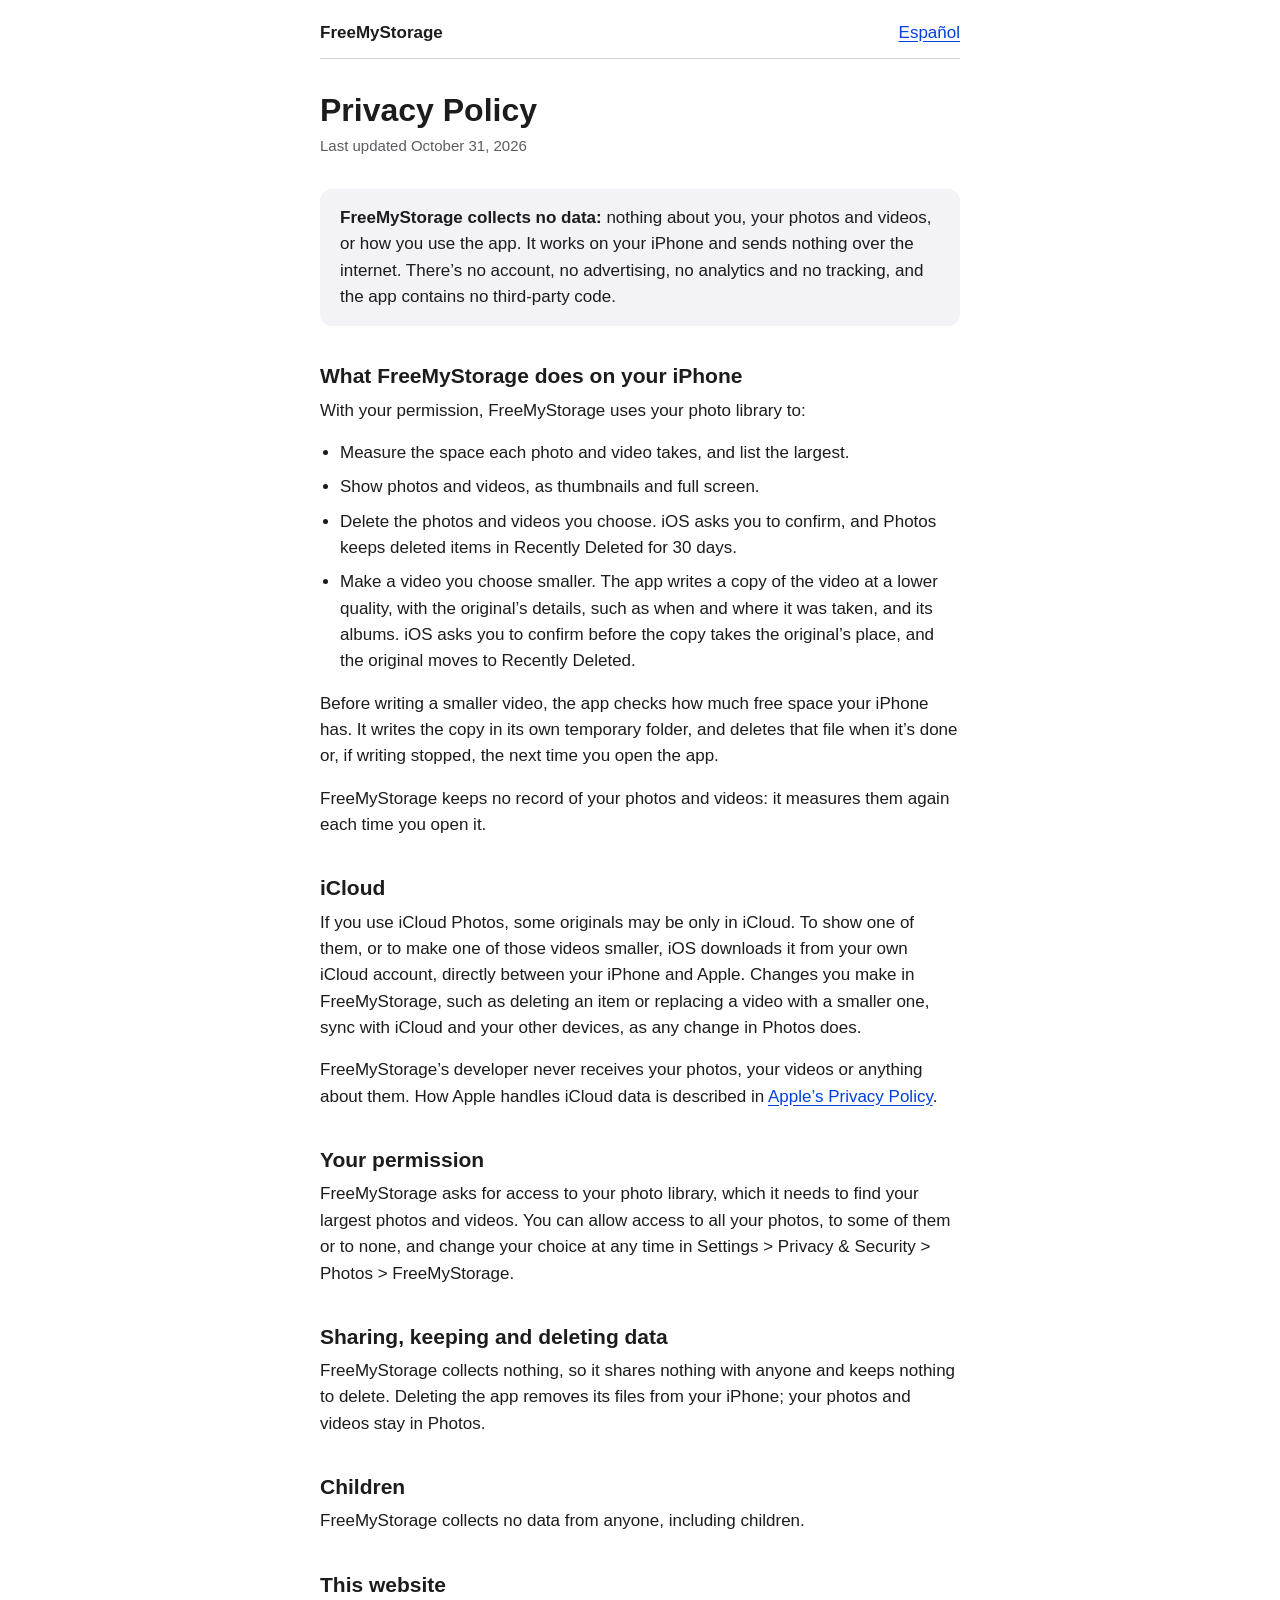
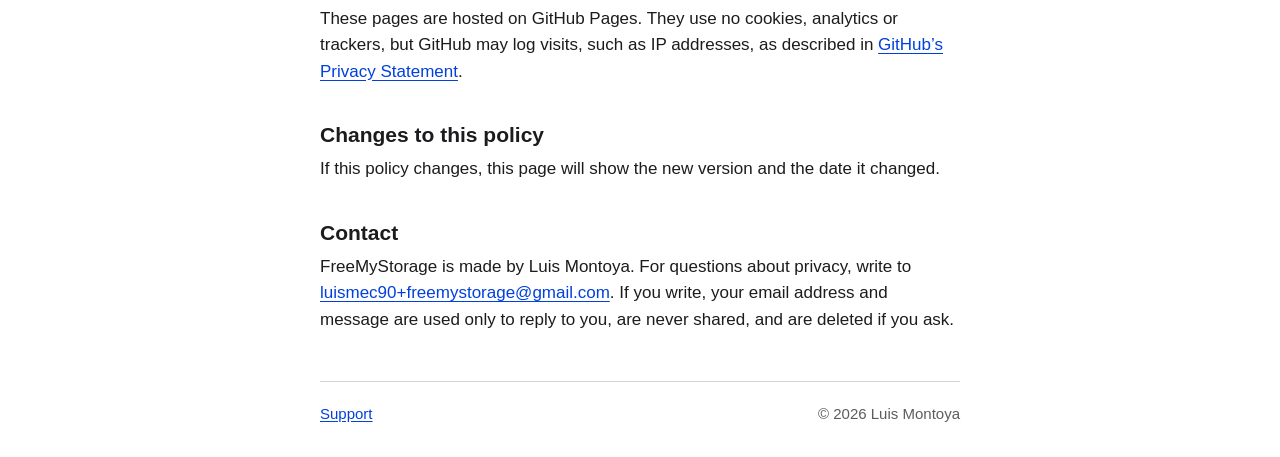
==== freemystorage/privacy.en.html @ aa44a466 "Publish FreeMyStorage's privacy policy and support pages, in English and Spanish" ====
<!doctype html>
<html lang="en">
<head>
  <meta charset="utf-8">
  <meta name="viewport" content="width=device-width, initial-scale=1, viewport-fit=cover">
  <meta name="color-scheme" content="light dark">
  <title>Privacy Policy · FreeMyStorage</title>
  <meta name="description" content="FreeMyStorage collects no data. It works with your photos and videos on your iPhone, and sends nothing over the internet.">
  <link rel="canonical" href="https://luismec90.github.io/app-pages/freemystorage/privacy.en.html">
  <link rel="alternate" hreflang="en" href="https://luismec90.github.io/app-pages/freemystorage/privacy.en.html">
  <link rel="alternate" hreflang="es" href="https://luismec90.github.io/app-pages/freemystorage/privacy.es.html">
  <link rel="stylesheet" href="../style.css">
</head>
<body>
  <div class="page">
    <header class="site">
      <p class="app-name">FreeMyStorage</p>
      <a href="privacy.es.html" hreflang="es" lang="es">Español</a>
    </header>

    <main>
      <h1>Privacy Policy</h1>
      <p class="updated">Last updated <time datetime="2026-10-31">October 31, 2026</time></p>

      <div class="summary">
        <p><strong>FreeMyStorage collects no data:</strong> nothing about you, your photos and videos, or how you use
        the app. It works on your iPhone and sends nothing over the internet. There’s no account, no advertising, no
        analytics and no tracking, and the app contains no third-party code.</p>
      </div>

      <h2>What FreeMyStorage does on your iPhone</h2>
      <p>With your permission, FreeMyStorage uses your photo library to:</p>
      <ul>
        <li>Measure the space each photo and video takes, and list the largest.</li>
        <li>Show photos and videos, as thumbnails and full screen.</li>
        <li>Delete the photos and videos you choose. iOS asks you to confirm, and Photos keeps deleted items in Recently
          Deleted for 30 days.</li>
        <li>Make a video you choose smaller. The app writes a copy of the video at a lower quality, with the original’s
          details, such as when and where it was taken, and its albums. iOS asks you to confirm before the copy takes
          the original’s place, and the original moves to Recently Deleted.</li>
      </ul>
      <p>Before writing a smaller video, the app checks how much free space your iPhone has. It writes the copy in its
        own temporary folder, and deletes that file when it’s done or, if writing stopped, the next time you open the
        app.</p>
      <p>FreeMyStorage keeps no record of your photos and videos: it measures them again each time you open it.</p>

      <h2>iCloud</h2>
      <p>If you use iCloud Photos, some originals may be only in iCloud. To show one of them, or to make one of those
        videos smaller, iOS downloads it from your own iCloud account, directly between your iPhone and Apple. Changes
        you make in FreeMyStorage, such as deleting an item or replacing a video with a smaller one, sync with iCloud
        and your other devices, as any change in Photos does.</p>
      <p>FreeMyStorage’s developer never receives your photos, your videos or anything about them. How Apple handles
        iCloud data is described in <a href="https://www.apple.com/legal/privacy/">Apple’s Privacy Policy</a>.</p>

      <h2>Your permission</h2>
      <p>FreeMyStorage asks for access to your photo library, which it needs to find your largest photos and videos.
        You can allow access to all your photos, to some of them or to none, and change your choice at any time in
        Settings &gt; Privacy &amp; Security &gt; Photos &gt; FreeMyStorage.</p>

      <h2>Sharing, keeping and deleting data</h2>
      <p>FreeMyStorage collects nothing, so it shares nothing with anyone and keeps nothing to delete. Deleting the app
        removes its files from your iPhone; your photos and videos stay in Photos.</p>

      <h2>Children</h2>
      <p>FreeMyStorage collects no data from anyone, including children.</p>

      <h2>This website</h2>
      <p>These pages are hosted on GitHub Pages. They use no cookies, analytics or trackers, but GitHub may log visits,
        such as IP addresses, as described in
        <a href="https://docs.github.com/en/site-policy/privacy-policies/github-general-privacy-statement">GitHub’s
        Privacy Statement</a>.</p>

      <h2>Changes to this policy</h2>
      <p>If this policy changes, this page will show the new version and the date it changed.</p>

      <h2>Contact</h2>
      <p>FreeMyStorage is made by Luis Montoya. For questions about privacy, write to
        <a href="mailto:luismec90+freemystorage@gmail.com?subject=FreeMyStorage%20privacy">luismec90+freemystorage@gmail.com</a>.
        If you write, your email address and message are used only to reply to you, are never shared, and are deleted
        if you ask.</p>
    </main>

    <footer>
      <p><a href="support.en.html">Support</a></p>
      <p>© 2026 Luis Montoya</p>
    </footer>
  </div>
</body>
</html>
---- style.css ----
/* The look of every app's pages: easy to read on a phone, in light and dark mode, with nothing loaded from elsewhere.
   The colors are the apps' own: text and links pass 4.5:1 contrast on their backgrounds. */
:root {
  color-scheme: light dark;
  --text: #1c1c1e;
  --secondary-text: #5c5c61;
  --background: #ffffff;
  --box: #f2f2f7;
  --separator: #d1d1d6;
  --accent: #0040dd;
}

@media (prefers-color-scheme: dark) {
  :root {
    --text: #f2f2f7;
    --secondary-text: #aeaeb2;
    --background: #000000;
    --box: #1c1c1e;
    --separator: #38383a;
    --accent: #5aa9ff;
  }
}

* {
  box-sizing: border-box;
}

html {
  -webkit-text-size-adjust: 100%;
  text-size-adjust: 100%;
}

body {
  margin: 0;
  padding: 0 max(1rem, env(safe-area-inset-right)) 0 max(1rem, env(safe-area-inset-left));
  background: var(--background);
  color: var(--text);
  font: 1.0625rem/1.55 -apple-system, BlinkMacSystemFont, "Segoe UI", Roboto, "Helvetica Neue", Arial, sans-serif;
}

.page {
  max-width: 40rem;
  margin: 0 auto;
}

.site {
  display: flex;
  flex-wrap: wrap;
  justify-content: space-between;
  align-items: baseline;
  gap: 0.5rem 1.5rem;
  padding: max(1.25rem, env(safe-area-inset-top)) 0 0.75rem;
  border-bottom: 1px solid var(--separator);
}

.app-name {
  margin: 0;
  font-weight: 600;
}

h1 {
  margin: 2rem 0 0.25rem;
  font-size: 2rem;
  line-height: 1.2;
}

h2 {
  margin: 2.25rem 0 0.5rem;
  font-size: 1.3125rem;
  line-height: 1.3;
}

h3 {
  margin: 1.5rem 0 0.25rem;
  font-size: 1.0625rem;
  line-height: 1.4;
}

p,
ul {
  margin: 0 0 1rem;
}

ul {
  padding-left: 1.25rem;
}

li + li {
  margin-top: 0.5rem;
}

a {
  color: var(--accent);
  text-underline-offset: 0.15em;
  /* An email address is longer than a narrow phone's line. */
  overflow-wrap: anywhere;
}

.updated {
  margin-bottom: 2rem;
  color: var(--secondary-text);
  font-size: 0.9375rem;
}

.summary {
  padding: 1rem 1.25rem;
  border-radius: 12px;
  background: var(--box);
}

.summary p:last-child {
  margin-bottom: 0;
}

footer {
  display: flex;
  flex-wrap: wrap;
  justify-content: space-between;
  gap: 0.5rem 1.5rem;
  margin-top: 3rem;
  padding: 1.25rem 0 max(2rem, env(safe-area-inset-bottom));
  border-top: 1px solid var(--separator);
  color: var(--secondary-text);
  font-size: 0.9375rem;
}

footer p {
  margin: 0;
}
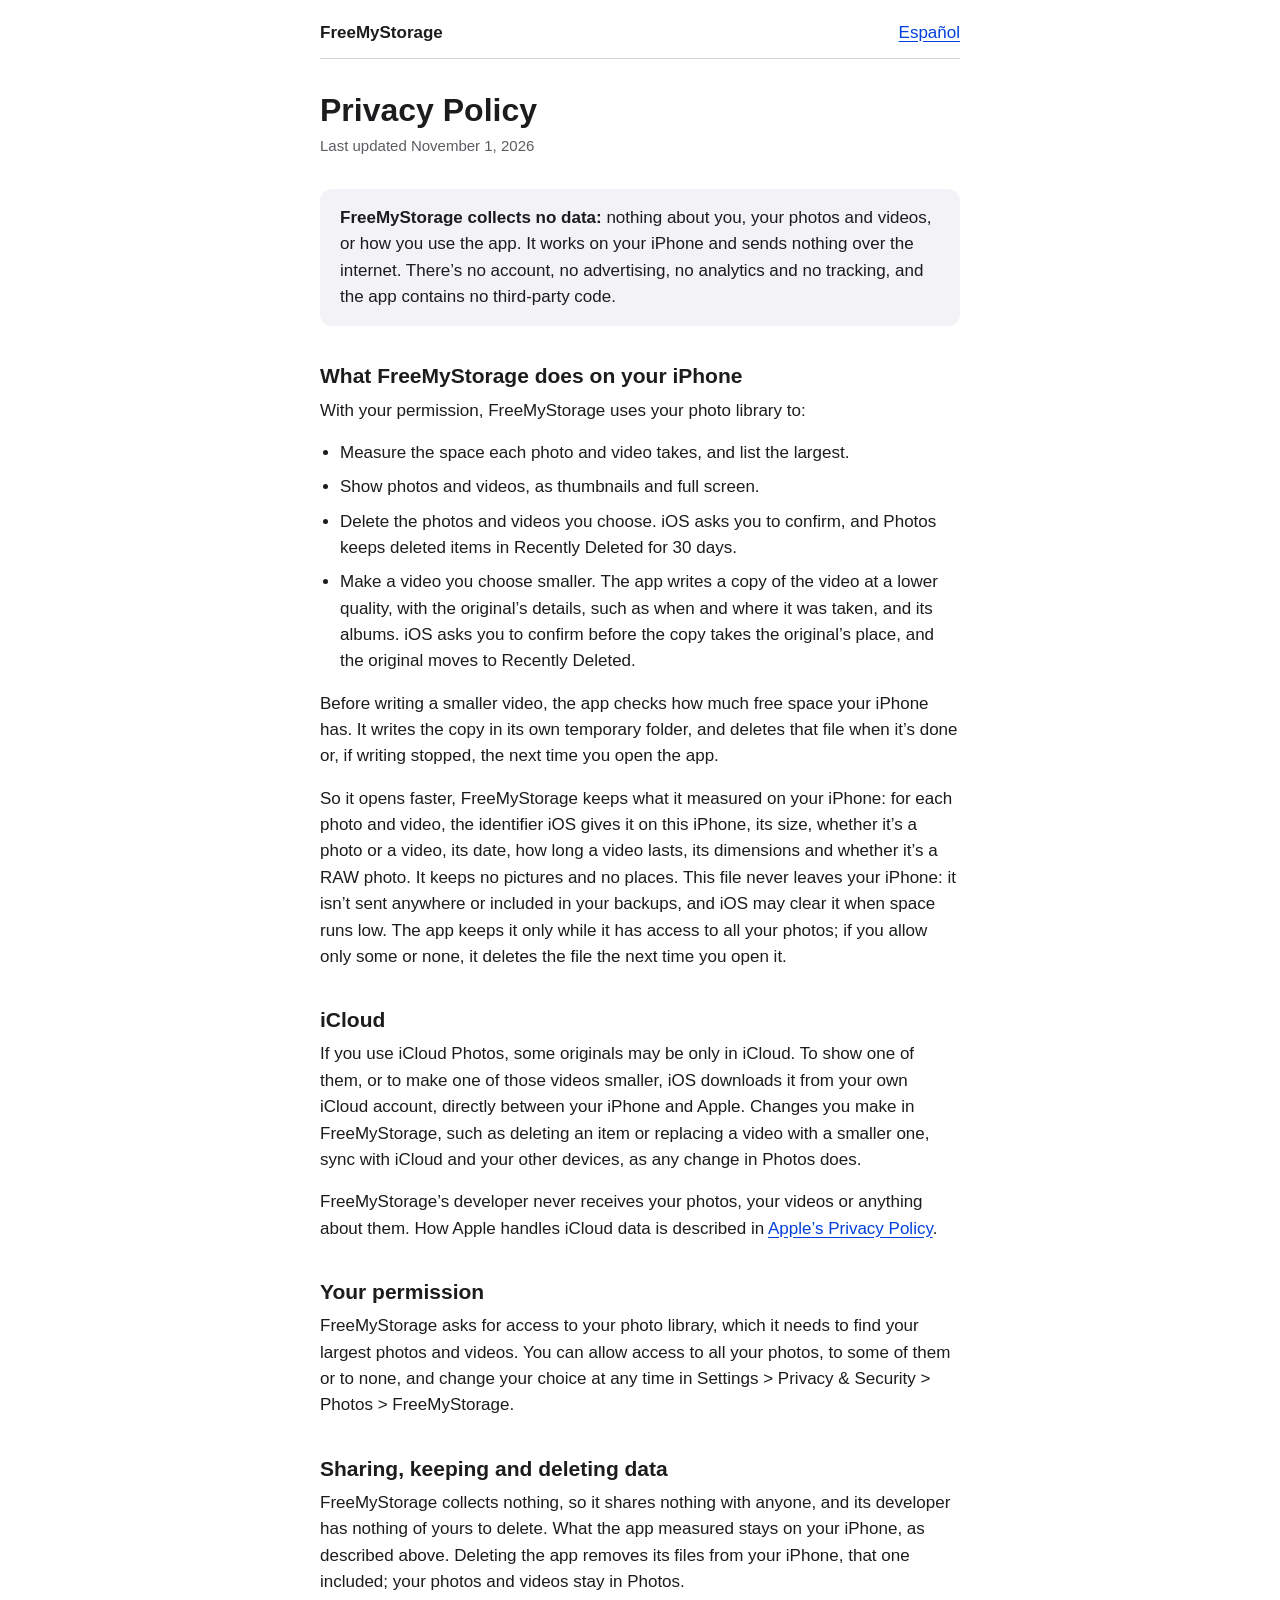
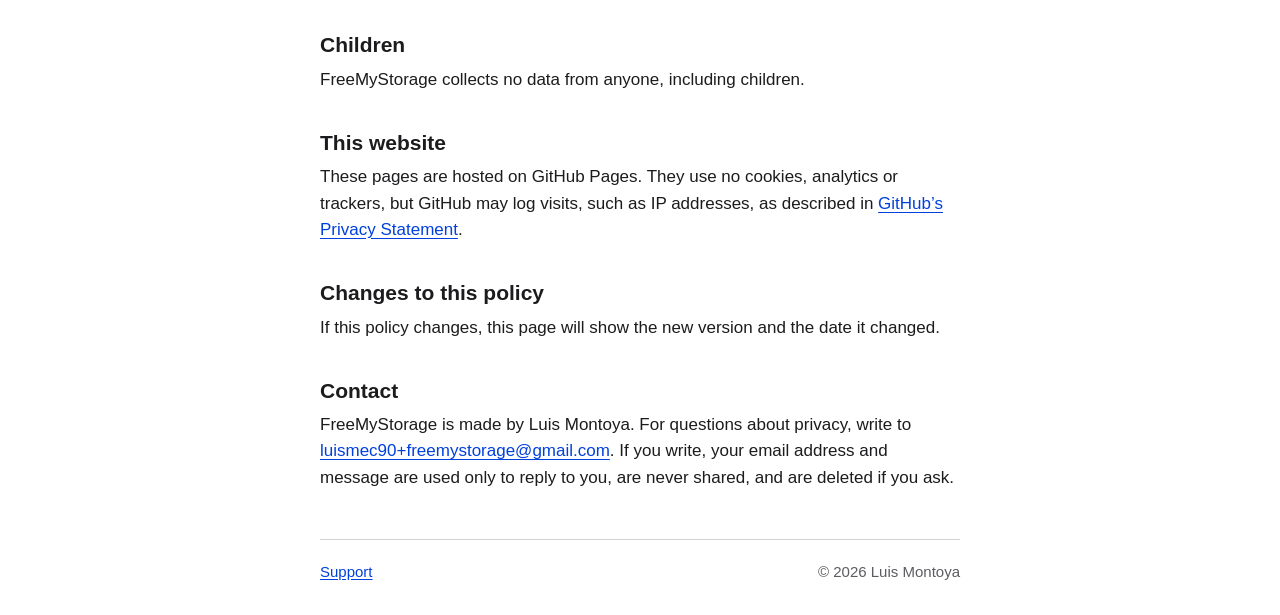
==== commit 8e5cb754: "Say what FreeMyStorage keeps of its measurements on the iPhone" ====
--- a/freemystorage/privacy.en.html
+++ b/freemystorage/privacy.en.html
@@ -20,7 +20,7 @@
 
     <main>
       <h1>Privacy Policy</h1>
-      <p class="updated">Last updated <time datetime="2026-10-31">October 31, 2026</time></p>
+      <p class="updated">Last updated <time datetime="2026-11-01">November 1, 2026</time></p>
 
       <div class="summary">
         <p><strong>FreeMyStorage collects no data:</strong> nothing about you, your photos and videos, or how you use
@@ -42,7 +42,12 @@
       <p>Before writing a smaller video, the app checks how much free space your iPhone has. It writes the copy in its
         own temporary folder, and deletes that file when it’s done or, if writing stopped, the next time you open the
         app.</p>
-      <p>FreeMyStorage keeps no record of your photos and videos: it measures them again each time you open it.</p>
+      <p>So it opens faster, FreeMyStorage keeps what it measured on your iPhone: for each photo and video, the
+        identifier iOS gives it on this iPhone, its size, whether it’s a photo or a video, its date, how long a video
+        lasts, its dimensions and whether it’s a RAW photo. It keeps no pictures and no places. This file never leaves
+        your iPhone: it isn’t sent anywhere or included in your backups, and iOS may clear it when space runs low. The
+        app keeps it only while it has access to all your photos; if you allow only some or none, it deletes the file
+        the next time you open it.</p>
 
       <h2>iCloud</h2>
       <p>If you use iCloud Photos, some originals may be only in iCloud. To show one of them, or to make one of those
@@ -58,8 +63,9 @@
         Settings &gt; Privacy &amp; Security &gt; Photos &gt; FreeMyStorage.</p>
 
       <h2>Sharing, keeping and deleting data</h2>
-      <p>FreeMyStorage collects nothing, so it shares nothing with anyone and keeps nothing to delete. Deleting the app
-        removes its files from your iPhone; your photos and videos stay in Photos.</p>
+      <p>FreeMyStorage collects nothing, so it shares nothing with anyone, and its developer has nothing of yours to
+        delete. What the app measured stays on your iPhone, as described above. Deleting the app removes its files from
+        your iPhone, that one included; your photos and videos stay in Photos.</p>
 
       <h2>Children</h2>
       <p>FreeMyStorage collects no data from anyone, including children.</p>
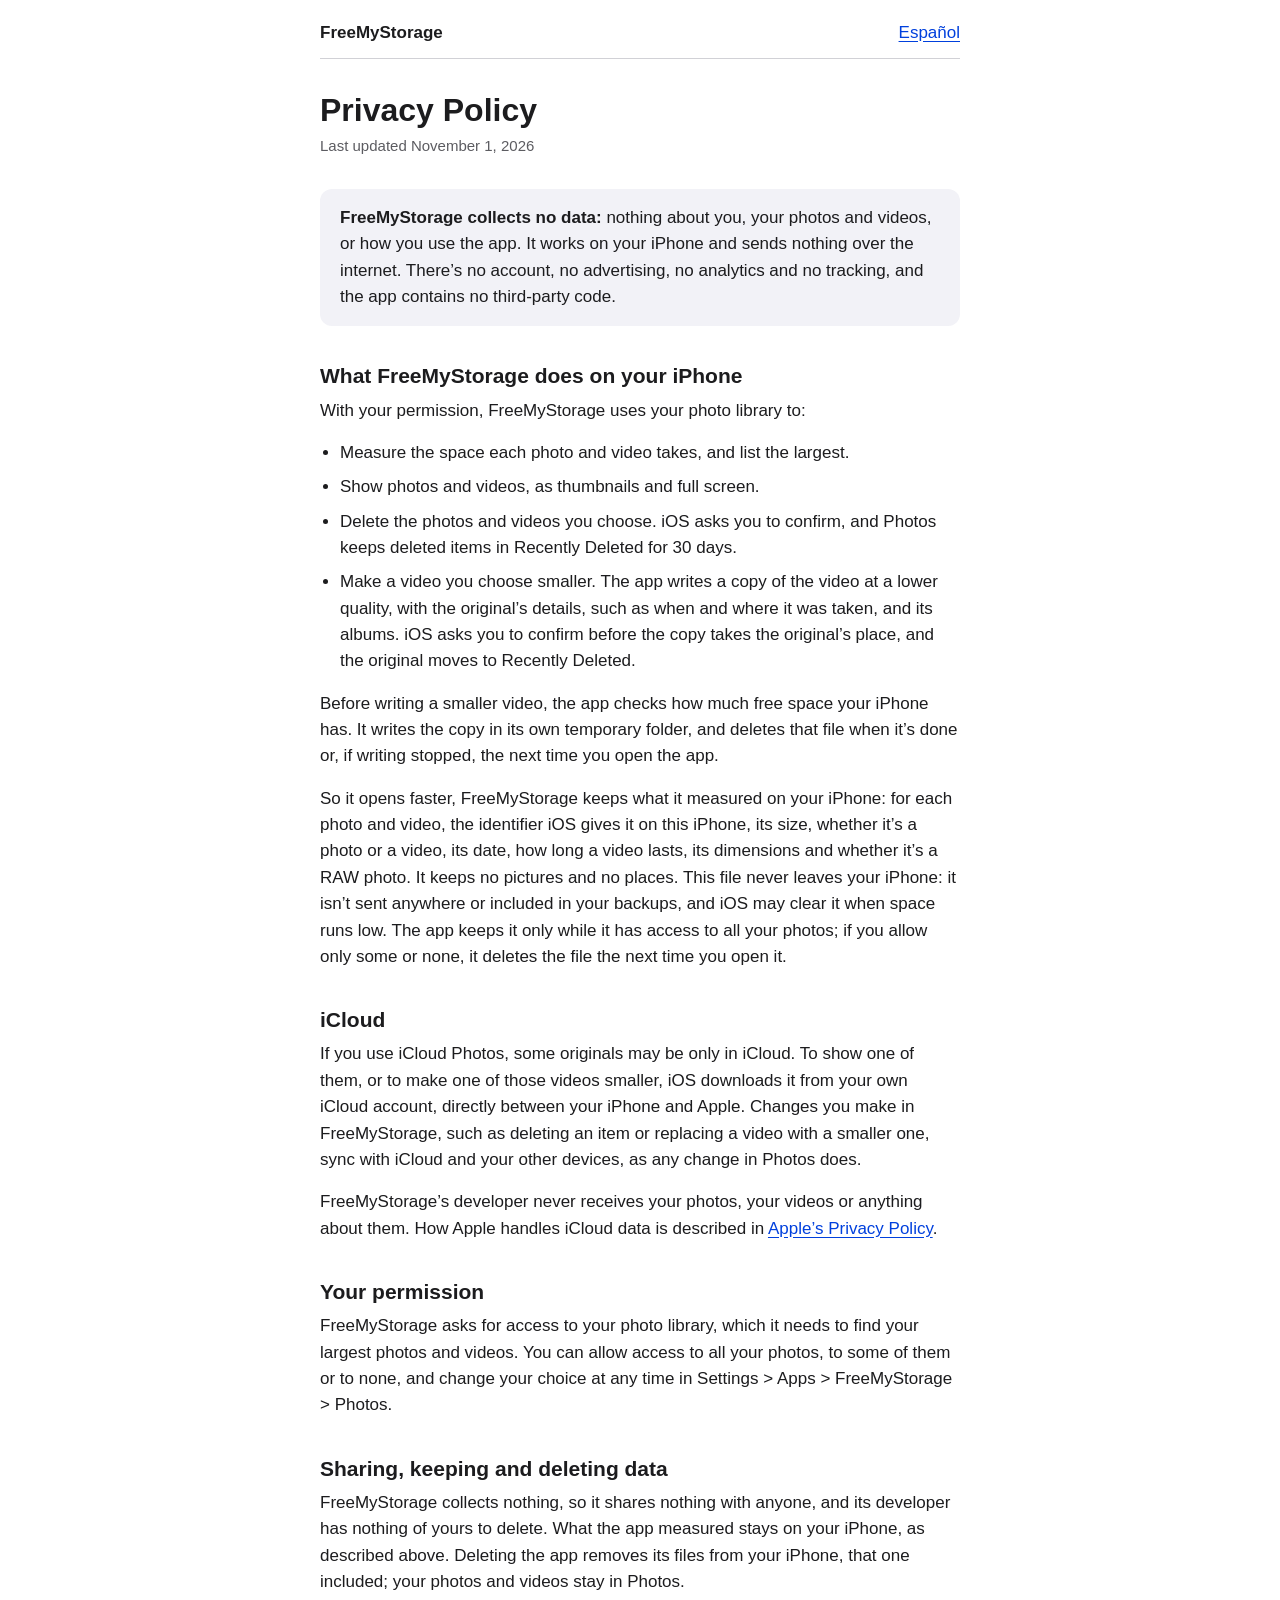
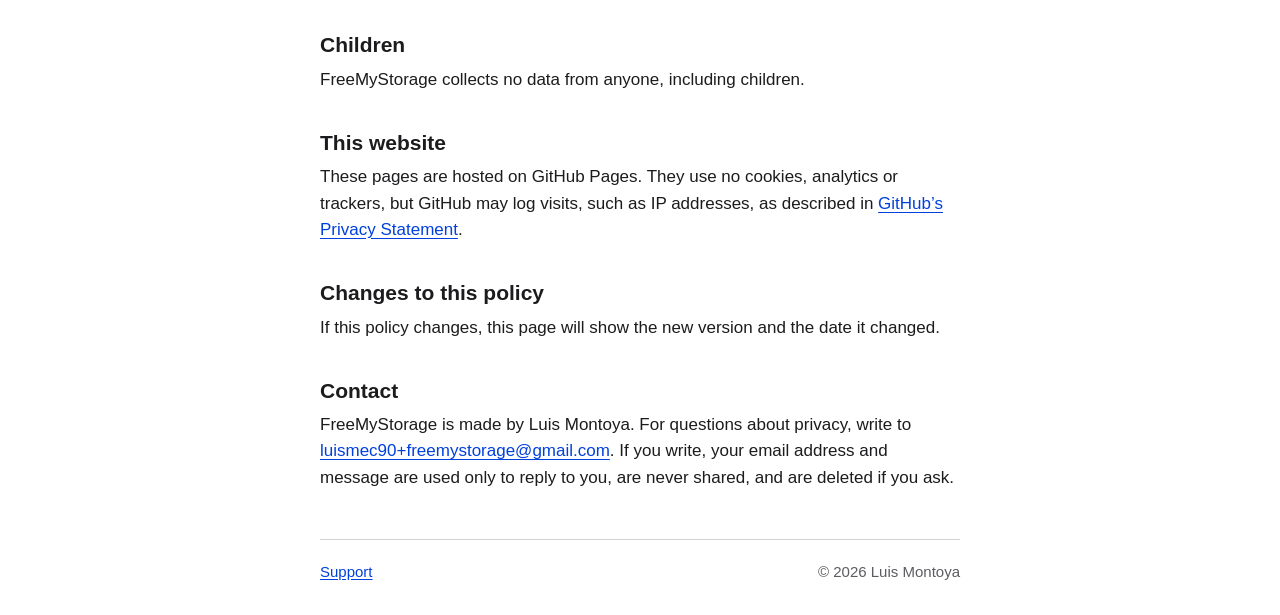
==== commit e07c5354: "Point FreeMyStorage's pages to Settings › Apps, and say how to stop its access" ====
--- a/freemystorage/privacy.en.html
+++ b/freemystorage/privacy.en.html
@@ -60,7 +60,7 @@
       <h2>Your permission</h2>
       <p>FreeMyStorage asks for access to your photo library, which it needs to find your largest photos and videos.
         You can allow access to all your photos, to some of them or to none, and change your choice at any time in
-        Settings &gt; Privacy &amp; Security &gt; Photos &gt; FreeMyStorage.</p>
+        Settings &gt; Apps &gt; FreeMyStorage &gt; Photos.</p>
 
       <h2>Sharing, keeping and deleting data</h2>
       <p>FreeMyStorage collects nothing, so it shares nothing with anyone, and its developer has nothing of yours to
